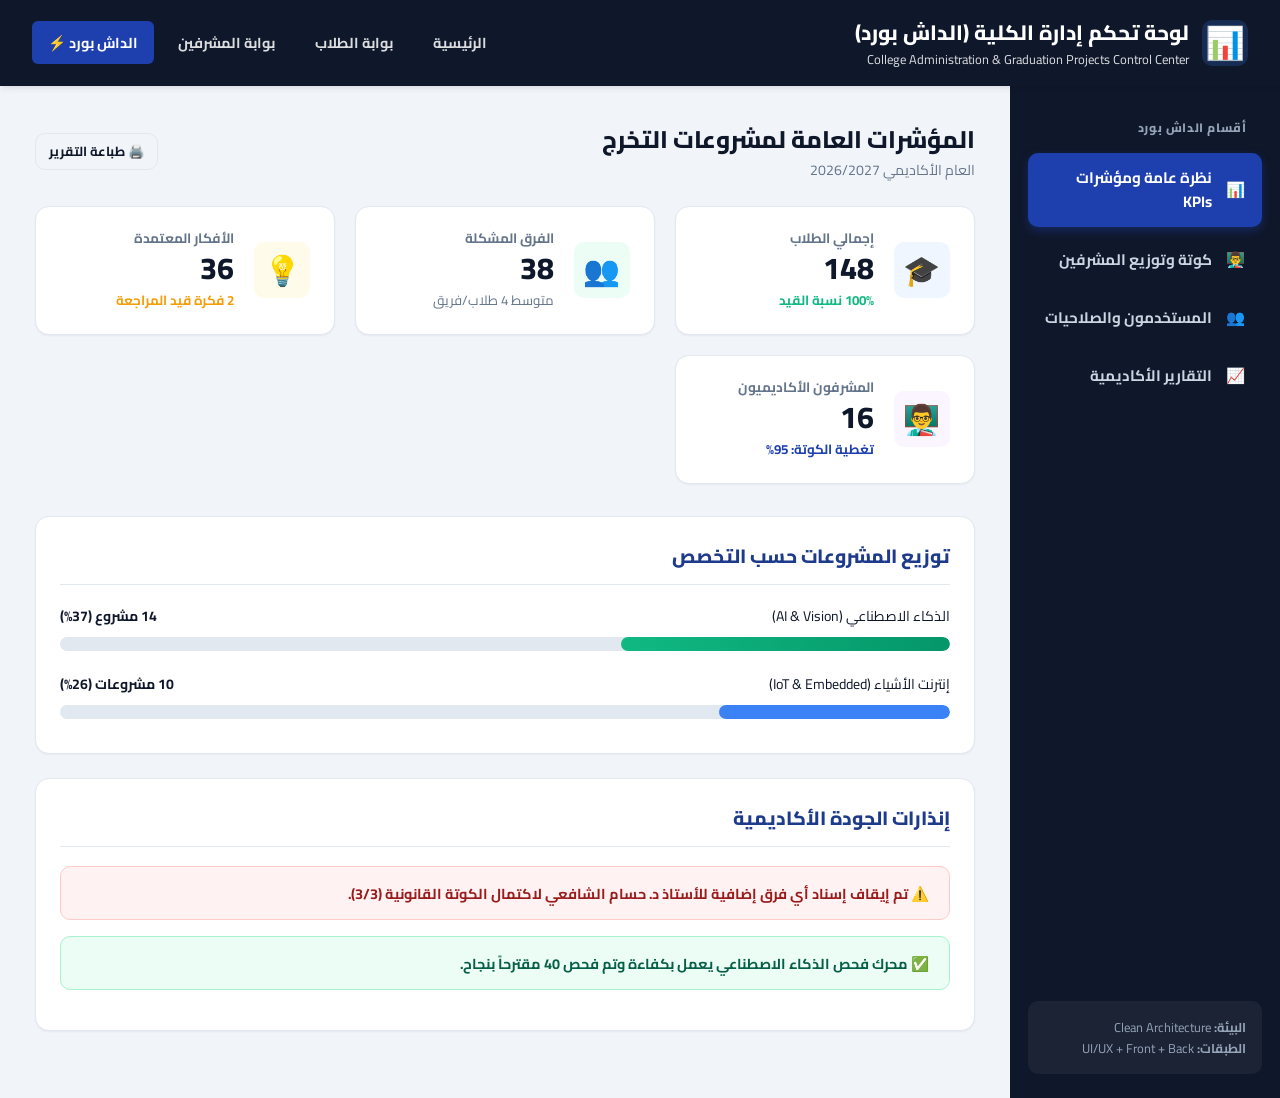
==== Frontend/Pages/admin.html @ f9559892 "." ====
<!DOCTYPE html>
<html lang="ar" dir="rtl">
<head>
    <meta charset="UTF-8">
    <meta name="viewport" content="width=device-width, initial-scale=1.0">
    <title>لوحة تحكم إدارة الكلية | Admin Dashboard (الداش بورد)</title>
    <link href="https://fonts.googleapis.com/css2?family=Cairo:wght@400;600;700;800&display=swap" rel="stylesheet">
    <link rel="stylesheet" href="../../UI_UX/Styles/design-system.css">
    <link rel="stylesheet" href="../../UI_UX/Styles/components.css">
    <link rel="stylesheet" href="../../UI_UX/Styles/dashboard.css">
    <script src="../Scripts/apiService.js"></script>
    <script src="../Scripts/adminController.js"></script>
</head>
<body>

    <nav class="app-navbar" style="background: var(--color-sidebar);">
        <div class="navbar-inner">
            <a href="index.html" class="brand-wrapper">
                <div class="brand-icon" style="background: rgba(59, 130, 246, 0.2); color: #60a5fa;">📊</div>
                <div class="brand-title">
                    <h1>لوحة تحكم إدارة الكلية (الداش بورد)</h1>
                    <p>College Administration & Graduation Projects Control Center</p>
                </div>
            </a>
            <ul class="nav-menu">
                <li><a href="index.html" class="nav-item">الرئيسية</a></li>
                <li><a href="student.html" class="nav-item">بوابة الطلاب</a></li>
                <li><a href="supervisor.html" class="nav-item">بوابة المشرفين</a></li>
                <li><a href="admin.html" class="nav-item active" style="background: var(--color-primary);">الداش بورد ⚡</a></li>
            </ul>
        </div>
    </nav>

    <div class="admin-layout-wrapper">
        <!-- Sidebar Navigation -->
        <aside class="admin-sidebar">
            <div class="sidebar-category">أقسام الداش بورد</div>
            <a href="#overview" class="sidebar-action-btn active" onclick="switchDashboardSection('dash-overview', this)">
                <span>📊</span> نظرة عامة ومؤشرات KPIs
            </a>
            <a href="#supervisors" class="sidebar-action-btn" onclick="switchDashboardSection('dash-supervisors', this)">
                <span>👨‍🏫</span> كوتة وتوزيع المشرفين
            </a>
            <a href="#users" class="sidebar-action-btn" onclick="switchDashboardSection('dash-users', this)">
                <span>👥</span> المستخدمون والصلاحيات
            </a>
            <a href="#reports" class="sidebar-action-btn" onclick="switchDashboardSection('dash-reports', this)">
                <span>📈</span> التقارير الأكاديمية
            </a>

            <div style="margin-top: auto; padding: 1rem; background: rgba(255,255,255,0.05); border-radius: var(--radius-md); font-size: 0.8rem; color: #94a3b8;">
                <strong>البيئة:</strong> Clean Architecture<br>
                <strong>الطبقات:</strong> UI/UX + Front + Back
            </div>
        </aside>

        <!-- Main Workspace -->
        <main class="admin-workspace">

            <!-- VIEW 1: Overview & KPIs -->
            <div id="dash-overview" class="admin-view" style="display: block;">
                <div style="display: flex; justify-content: space-between; align-items: center; margin-bottom: 1.5rem;">
                    <div>
                        <h2 style="font-size: 1.5rem; font-weight: 800; color: var(--color-sidebar);">المؤشرات العامة لمشروعات التخرج</h2>
                        <p style="font-size: 0.88rem; color: var(--text-muted);">العام الأكاديمي 2026/2027</p>
                    </div>
                    <button class="ui-btn ui-btn-outline ui-btn-sm" onclick="window.print()">🖨️ طباعة التقرير</button>
                </div>

                <!-- 4 KPI Cards -->
                <div class="grid-4">
                    <div class="kpi-card">
                        <div class="kpi-icon-box blue">🎓</div>
                        <div class="kpi-data">
                            <h4>إجمالي الطلاب</h4>
                            <div class="kpi-number">148</div>
                            <small style="color: var(--color-success); font-weight: 700;">100% نسبة القيد</small>
                        </div>
                    </div>

                    <div class="kpi-card">
                        <div class="kpi-icon-box green">👥</div>
                        <div class="kpi-data">
                            <h4>الفرق المشكلة</h4>
                            <div class="kpi-number">38</div>
                            <small style="color: var(--text-muted);">متوسط 4 طلاب/فريق</small>
                        </div>
                    </div>

                    <div class="kpi-card">
                        <div class="kpi-icon-box amber">💡</div>
                        <div class="kpi-data">
                            <h4>الأفكار المعتمدة</h4>
                            <div class="kpi-number">36</div>
                            <small style="color: var(--color-accent); font-weight: 700;">2 فكرة قيد المراجعة</small>
                        </div>
                    </div>

                    <div class="kpi-card">
                        <div class="kpi-icon-box purple">👨‍🏫</div>
                        <div class="kpi-data">
                            <h4>المشرفون الأكاديميون</h4>
                            <div class="kpi-number">16</div>
                            <small style="color: var(--color-primary); font-weight: 700;">تغطية الكوتة: 95%</small>
                        </div>
                    </div>
                </div>

                <div class="grid-2">
                    <div class="ui-card">
                        <div class="ui-card-header">
                            <span class="ui-card-title">توزيع المشروعات حسب التخصص</span>
                        </div>
                        <div style="display: flex; flex-direction: column; gap: 0.8rem;">
                            <div>
                                <div style="display: flex; justify-content: space-between; font-size: 0.88rem; margin-bottom: 0.2rem;">
                                    <span>الذكاء الاصطناعي (AI & Vision)</span>
                                    <strong>14 مشروع (37%)</strong>
                                </div>
                                <div class="ui-progress-box"><div class="ui-progress-bar" style="width: 37%;"></div></div>
                            </div>
                            <div>
                                <div style="display: flex; justify-content: space-between; font-size: 0.88rem; margin-bottom: 0.2rem;">
                                    <span>إنترنت الأشياء (IoT & Embedded)</span>
                                    <strong>10 مشروعات (26%)</strong>
                                </div>
                                <div class="ui-progress-box"><div class="ui-progress-bar" style="width: 26%; background: #3b82f6;"></div></div>
                            </div>
                        </div>
                    </div>

                    <div class="ui-card">
                        <div class="ui-card-header">
                            <span class="ui-card-title">إنذارات الجودة الأكاديمية</span>
                        </div>
                        <div class="ui-alert ui-alert-danger">
                            ⚠️ تم إيقاف إسناد أي فرق إضافية للأستاذ د. حسام الشافعي لاكتمال الكوتة القانونية (3/3).
                        </div>
                        <div class="ui-alert ui-alert-success">
                            ✅ محرك فحص الذكاء الاصطناعي يعمل بكفاءة وتم فحص 40 مقترحاً بنجاح.
                        </div>
                    </div>
                </div>
            </div>

            <!-- VIEW 2: Supervisor Allocation & Quotas -->
            <div id="dash-supervisors" class="admin-view" style="display: none;">
                <div class="ui-card" style="margin-bottom: 2rem;">
                    <div class="ui-card-header">
                        <span class="ui-card-title">كوتة وتوزيع المشرفين الأكاديميين (Max 3 Teams Quota)</span>
                    </div>

                    <div class="grid-3" style="margin-bottom: 2rem;">
                        <div class="workload-meter">
                            <div style="display: flex; justify-content: space-between; align-items: center; margin-bottom: 0.5rem;">
                                <strong>د. مصطفى كامل</strong>
                                <span class="ui-badge ui-badge-approved">1 / 3 فرق</span>
                            </div>
                            <div class="ui-progress-box"><div class="ui-progress-bar" style="width: 33.3%;"></div></div>
                            <small style="color: var(--color-success); font-weight: 700;">سعة متاحة: فريقين</small>
                        </div>

                        <div class="workload-meter">
                            <div style="display: flex; justify-content: space-between; align-items: center; margin-bottom: 0.5rem;">
                                <strong>د. رانيا محمود</strong>
                                <span class="ui-badge ui-badge-supervisor">2 / 3 فرق</span>
                            </div>
                            <div class="ui-progress-box"><div class="ui-progress-bar" style="width: 66.6%; background: var(--color-accent);"></div></div>
                            <small style="color: var(--color-accent); font-weight: 700;">سعة متاحة: فريق واحد</small>
                        </div>

                        <div class="workload-meter overload">
                            <div style="display: flex; justify-content: space-between; align-items: center; margin-bottom: 0.5rem;">
                                <strong style="color: var(--color-danger);">أ.د. حسام الشافعي</strong>
                                <span class="ui-badge ui-badge-admin">3 / 3 فرق (مكتمل!)</span>
                            </div>
                            <div class="ui-progress-box"><div class="ui-progress-bar" style="width: 100%; background: var(--color-danger);"></div></div>
                            <small style="color: var(--color-danger); font-weight: 800;">⛔ ممتلئ السعة (محظور الإسناد)</small>
                        </div>
                    </div>

                    <!-- Assign Box -->
                    <div style="background: var(--color-surface-muted); padding: 1.5rem; border-radius: var(--radius-md);">
                        <h3 style="font-size: 1.1rem; color: var(--color-primary-dark); margin-bottom: 1rem;">إسناد مشرف لفريق جديد:</h3>
                        <div class="grid-3">
                            <div class="ui-form-group">
                                <label>الفريق الطلابي:</label>
                                <select id="selectedTeam" class="ui-input">
                                    <option value="team_1">فريق رواد الطاقة (EnergyGrid)</option>
                                    <option value="team_2">فريق الرعاية الصحية (TeleHealth)</option>
                                </select>
                            </div>
                            <div class="ui-form-group">
                                <label>المشرف الأكاديمي:</label>
                                <select id="selectedSupervisor" class="ui-input">
                                    <option value="dr_mostafa">د. مصطفى كامل (سعة متاحة: 1/3)</option>
                                    <option value="dr_rania">د. رانيا محمود (سعة متاحة: 2/3)</option>
                                    <option value="prof_hossam">أ.د. حسام الشافعي (مكتمل: 3/3)</option>
                                </select>
                            </div>
                            <div style="display: flex; align-items: flex-end;">
                                <button class="ui-btn ui-btn-success" style="width: 100%; height: 46px;" onclick="processSupervisorAssignment()">
                                    تأكيد الإسناد والتحقق
                                </button>
                            </div>
                        </div>
                    </div>
                </div>
            </div>

            <!-- VIEW 3: Users -->
            <div id="dash-users" class="admin-view" style="display: none;">
                <div class="ui-card">
                    <div class="ui-card-header">
                        <span class="ui-card-title">إدارة المستخدمين والصلاحيات (Users & RBAC)</span>
                    </div>
                    <table class="ui-table">
                        <thead>
                            <tr><th>المستخدم</th><th>الاسم</th><th>الدور</th><th>القسم</th><th>الحالة</th></tr>
                        </thead>
                        <tbody>
                            <tr><td>ahmed_mansour</td><td>أحمد منصور محمود</td><td><span class="ui-badge ui-badge-student">Student</span></td><td>علوم الحاسب</td><td><span style="color: var(--color-success); font-weight: 700;">نشط</span></td></tr>
                            <tr><td>dr_mostafa</td><td>د. مصطفى كامل</td><td><span class="ui-badge ui-badge-supervisor">Supervisor</span></td><td>علوم الحاسب</td><td><span style="color: var(--color-success); font-weight: 700;">نشط</span></td></tr>
                            <tr><td>dean_admin</td><td>أ.د. حسن شاكر (العميد)</td><td><span class="ui-badge ui-badge-admin">Admin</span></td><td>إدارة الكلية</td><td><span style="color: var(--color-success); font-weight: 700;">نشط</span></td></tr>
                        </tbody>
                    </table>
                </div>
            </div>

            <!-- VIEW 4: Reports -->
            <div id="dash-reports" class="admin-view" style="display: none;">
                <div class="ui-card">
                    <div class="ui-card-header">
                        <span class="ui-card-title">التقارير الأكاديمية الرسمية للكلية</span>
                        <button class="ui-btn ui-btn-sm" onclick="alert('جاري تجهيز تقرير الاعتماد PDF...')">📥 تصدير تقرير شامل</button>
                    </div>
                    <div class="grid-3">
                        <div style="padding: 1.2rem; border: 1px solid var(--border-color); border-radius: var(--radius-md); background: white;">
                            <h4 style="color: var(--color-primary-dark); margin-bottom: 0.5rem;">📄 تقرير تسليمات المراحل</h4>
                            <p style="font-size: 0.82rem; color: var(--text-muted); margin-bottom: 1rem;">حصر التزام الفرق بالمواعيد ونسب الإنجاز.</p>
                            <button class="ui-btn ui-btn-outline ui-btn-sm" style="width: 100%;">استعراض</button>
                        </div>
                        <div style="padding: 1.2rem; border: 1px solid var(--border-color); border-radius: var(--radius-md); background: white;">
                            <h4 style="color: var(--color-primary-dark); margin-bottom: 0.5rem;">🤖 تقرير كشف التشابه والأمانة</h4>
                            <p style="font-size: 0.82rem; color: var(--text-muted); margin-bottom: 1rem;">إحصائيات فحص الأفكار بالذكاء الاصطناعي.</p>
                            <button class="ui-btn ui-btn-outline ui-btn-sm" style="width: 100%;">استعراض</button>
                        </div>
                        <div style="padding: 1.2rem; border: 1px solid var(--border-color); border-radius: var(--radius-md); background: white;">
                            <h4 style="color: var(--color-primary-dark); margin-bottom: 0.5rem;">⚖️ كشف نصاب هيئة التدريس</h4>
                            <p style="font-size: 0.82rem; color: var(--text-muted); margin-bottom: 1rem;">التوزيع العادل للفرق المشرف عليها.</p>
                            <button class="ui-btn ui-btn-outline ui-btn-sm" style="width: 100%;">استعراض</button>
                        </div>
                    </div>
                </div>
            </div>

        </main>
    </div>

</body>
</html>
---- UI_UX/Styles/design-system.css ----
/* ==========================================================================
   UI/UX DESIGN SYSTEM - GRADUATION PLATFORM
   Contains: CSS Variables, Typography, Spacing, and Global Reset
   Modify this file to change the core look & feel, brand colors, and font styles.
   ========================================================================== */

:root {
    /* Brand Colors */
    --color-primary: #1e40af;       /* Navy Blue Primary */
    --color-primary-light: #3b82f6; /* Accent Blue */
    --color-primary-dark: #1e3a8a;  /* Deep Navy */
    --color-secondary: #0f766e;     /* Teal */
    --color-accent: #f59e0b;        /* Amber */
    --color-success: #10b981;       /* Emerald Green */
    --color-danger: #ef4444;        /* Crimson Red */
    --color-warning: #f59e0b;       /* Amber Warning */

    /* Neutral Background & Surface Colors */
    --color-bg: #f8fafc;
    --color-surface: #ffffff;
    --color-surface-muted: #f1f5f9;
    --color-sidebar: #0f172a;       /* Dark Slate */

    /* Typography Colors */
    --text-primary: #0f172a;
    --text-secondary: #334155;
    --text-muted: #64748b;
    --text-inverse: #ffffff;

    /* Border & Divider Colors */
    --border-color: #e2e8f0;
    --border-light: #f1f5f9;
    --border-dark: #cbd5e1;

    /* Elevation & Shadows */
    --shadow-sm: 0 1px 2px 0 rgba(0, 0, 0, 0.05);
    --shadow-md: 0 4px 6px -1px rgba(0, 0, 0, 0.07), 0 2px 4px -2px rgba(0, 0, 0, 0.05);
    --shadow-lg: 0 10px 15px -3px rgba(0, 0, 0, 0.08), 0 4px 6px -4px rgba(0, 0, 0, 0.04);
    --shadow-xl: 0 20px 25px -5px rgba(0, 0, 0, 0.1), 0 8px 10px -6px rgba(0, 0, 0, 0.04);

    /* Border Radius */
    --radius-sm: 6px;
    --radius-md: 10px;
    --radius-lg: 14px;
    --radius-full: 9999px;

    /* Transitions */
    --transition-fast: 0.15s ease;
    --transition-normal: 0.25s ease;
}

/* Global Reset & Base Typography */
* {
    box-sizing: border-box;
    margin: 0;
    padding: 0;
    font-family: 'Cairo', -apple-system, BlinkMacSystemFont, 'Segoe UI', Roboto, sans-serif;
}

body {
    background-color: var(--color-bg);
    color: var(--text-primary);
    min-height: 100vh;
    display: flex;
    flex-direction: column;
    direction: rtl;
    line-height: 1.6;
}

/* Layout Containers */
.app-container {
    max-width: 1400px;
    margin: 2rem auto;
    padding: 0 1.5rem;
    flex: 1;
    width: 100%;
}

.grid-2 {
    display: grid;
    grid-template-columns: repeat(auto-fit, minmax(460px, 1fr));
    gap: 1.5rem;
    margin-bottom: 2rem;
}

.grid-3 {
    display: grid;
    grid-template-columns: repeat(auto-fit, minmax(320px, 1fr));
    gap: 1.5rem;
    margin-bottom: 2rem;
}

.grid-4 {
    display: grid;
    grid-template-columns: repeat(auto-fit, minmax(240px, 1fr));
    gap: 1.25rem;
    margin-bottom: 2rem;
}
---- UI_UX/Styles/components.css ----
/* ==========================================================================
   UI/UX COMPONENT STYLES - GRADUATION PLATFORM
   Contains: Navigation, Buttons, Cards, Badges, Inputs, Kanban, Progress Bars
   Modify this file to customize individual UI components independently.
   ========================================================================== */

/* Navbar */
.app-navbar {
    background: linear-gradient(135deg, var(--color-primary-dark) 0%, var(--color-primary) 100%);
    color: var(--text-inverse);
    padding: 1rem 2rem;
    box-shadow: var(--shadow-md);
    position: sticky;
    top: 0;
    z-index: 50;
}

.navbar-inner {
    max-width: 1400px;
    margin: 0 auto;
    display: flex;
    justify-content: space-between;
    align-items: center;
    flex-wrap: wrap;
    gap: 1rem;
}

.brand-wrapper {
    display: flex;
    align-items: center;
    gap: 0.8rem;
    text-decoration: none;
    color: var(--text-inverse);
}

.brand-icon {
    font-size: 2rem;
    background: rgba(255, 255, 255, 0.15);
    width: 46px;
    height: 46px;
    display: flex;
    align-items: center;
    justify-content: center;
    border-radius: var(--radius-md);
}

.brand-title h1 {
    font-size: 1.3rem;
    font-weight: 800;
}

.brand-title p {
    font-size: 0.8rem;
    opacity: 0.85;
}

.nav-menu {
    display: flex;
    align-items: center;
    gap: 0.5rem;
    list-style: none;
}

.nav-item {
    color: rgba(255, 255, 255, 0.85);
    text-decoration: none;
    font-weight: 700;
    font-size: 0.9rem;
    padding: 0.5rem 1rem;
    border-radius: var(--radius-sm);
    transition: all var(--transition-fast);
}

.nav-item:hover, .nav-item.active {
    color: var(--text-inverse);
    background: rgba(255, 255, 255, 0.2);
}

/* Cards */
.ui-card {
    background: var(--color-surface);
    border-radius: var(--radius-lg);
    padding: 1.5rem;
    border: 1px solid var(--border-color);
    box-shadow: var(--shadow-sm);
    transition: transform var(--transition-fast), box-shadow var(--transition-fast);
}

.ui-card:hover {
    box-shadow: var(--shadow-md);
}

.ui-card-header {
    display: flex;
    justify-content: space-between;
    align-items: center;
    margin-bottom: 1.2rem;
    padding-bottom: 0.8rem;
    border-bottom: 1px solid var(--border-color);
}

.ui-card-title {
    font-size: 1.2rem;
    font-weight: 800;
    color: var(--color-primary-dark);
}

/* Badges */
.ui-badge {
    display: inline-block;
    padding: 0.3rem 0.75rem;
    border-radius: var(--radius-sm);
    font-size: 0.78rem;
    font-weight: 800;
    letter-spacing: 0.3px;
}

.ui-badge-student { background: #eff6ff; color: #1e40af; border: 1px solid #bfdbfe; }
.ui-badge-supervisor { background: #fffbeb; color: #b45309; border: 1px solid #fde68a; }
.ui-badge-admin { background: #fef2f2; color: #b91c1c; border: 1px solid #fecaca; }
.ui-badge-approved { background: #ecfdf5; color: #047857; border: 1px solid #a7f3d0; }
.ui-badge-pending { background: #fffbeb; color: #b45309; border: 1px solid #fde68a; }

/* Buttons */
.ui-btn {
    display: inline-flex;
    align-items: center;
    justify-content: center;
    gap: 0.5rem;
    background: var(--color-primary);
    color: var(--text-inverse);
    border: none;
    padding: 0.65rem 1.4rem;
    border-radius: var(--radius-md);
    font-weight: 700;
    font-size: 0.95rem;
    cursor: pointer;
    transition: all var(--transition-fast);
    text-decoration: none;
}

.ui-btn:hover { background: var(--color-primary-dark); transform: translateY(-1px); }
.ui-btn-success { background: var(--color-success); }
.ui-btn-success:hover { background: #059669; }
.ui-btn-danger { background: var(--color-danger); }
.ui-btn-danger:hover { background: #dc2626; }
.ui-btn-outline { background: transparent; border: 1px solid var(--border-color); color: var(--text-primary); }
.ui-btn-outline:hover { background: var(--color-surface-muted); }
.ui-btn-sm { padding: 0.35rem 0.8rem; font-size: 0.82rem; }

/* Form Controls */
.ui-form-group {
    margin-bottom: 1.2rem;
}

.ui-form-group label {
    display: block;
    margin-bottom: 0.45rem;
    font-weight: 700;
    font-size: 0.9rem;
    color: var(--text-secondary);
}

.ui-input {
    width: 100%;
    padding: 0.7rem 0.95rem;
    border: 1px solid var(--border-color);
    border-radius: var(--radius-md);
    font-size: 0.95rem;
    outline: none;
    transition: border-color var(--transition-fast), box-shadow var(--transition-fast);
}

.ui-input:focus {
    border-color: var(--color-primary);
    box-shadow: 0 0 0 3px rgba(30, 64, 175, 0.12);
}

/* Kanban Board Component */
.kanban-grid {
    display: grid;
    grid-template-columns: repeat(auto-fit, minmax(300px, 1fr));
    gap: 1.25rem;
}

.kanban-col {
    background: var(--color-surface-muted);
    border-radius: var(--radius-lg);
    padding: 1.2rem;
    min-height: 440px;
    display: flex;
    flex-direction: column;
}

.kanban-col-header {
    display: flex;
    justify-content: space-between;
    align-items: center;
    margin-bottom: 1rem;
    padding-bottom: 0.6rem;
    border-bottom: 2px solid var(--border-dark);
}

.kanban-col-header h3 {
    font-size: 1.05rem;
    font-weight: 800;
}

.kanban-item-card {
    background: var(--color-surface);
    padding: 1.1rem;
    border-radius: var(--radius-md);
    box-shadow: var(--shadow-sm);
    border-right: 4px solid var(--color-primary);
    margin-bottom: 0.85rem;
    transition: all var(--transition-fast);
}

.kanban-item-card:hover {
    transform: translateY(-2px);
    box-shadow: var(--shadow-md);
}

.kanban-item-card.in-progress { border-right-color: var(--color-accent); }
.kanban-item-card.completed { border-right-color: var(--color-success); }

/* Progress Gauge */
.ui-progress-box {
    background: var(--border-color);
    border-radius: var(--radius-full);
    height: 14px;
    overflow: hidden;
    margin: 0.6rem 0;
}

.ui-progress-bar {
    background: linear-gradient(90deg, #10b981, #059669);
    height: 100%;
    border-radius: var(--radius-full);
    transition: width 0.4s ease;
}

/* Alert Boxes */
.ui-alert {
    padding: 0.9rem 1.25rem;
    border-radius: var(--radius-md);
    margin-bottom: 1rem;
    font-size: 0.9rem;
    font-weight: 700;
    display: flex;
    align-items: center;
    gap: 0.7rem;
}

.ui-alert-danger { background: #fef2f2; color: #991b1b; border: 1px solid #fecaca; }
.ui-alert-warning { background: #fffbeb; color: #92400e; border: 1px solid #fde68a; }
.ui-alert-success { background: #ecfdf5; color: #065f46; border: 1px solid #a7f3d0; }

/* Table Styles */
.ui-table {
    width: 100%;
    border-collapse: collapse;
    text-align: right;
    font-size: 0.92rem;
}

.ui-table th {
    background: var(--color-surface-muted);
    color: var(--text-secondary);
    font-weight: 800;
    padding: 0.85rem 1rem;
    border-bottom: 2px solid var(--border-color);
}

.ui-table td {
    padding: 0.9rem 1rem;
    border-bottom: 1px solid var(--border-color);
}

.ui-table tr:hover td {
    background: #f8fafc;
}
---- UI_UX/Styles/dashboard.css ----
/* ==========================================================================
   UI/UX DASHBOARD SPECIFIC STYLES - GRADUATION PLATFORM
   Contains: Admin Dashboard Sidebar, KPI Stat Cards, Workload Gauges
   Modify this file to customize the Admin Dashboard layout independently.
   ========================================================================== */

.admin-layout-wrapper {
    display: flex;
    min-height: calc(100vh - 75px);
}

/* Dashboard Sidebar */
.admin-sidebar {
    width: 270px;
    background: var(--color-sidebar);
    color: var(--text-inverse);
    padding: 1.5rem 1.1rem;
    display: flex;
    flex-direction: column;
    gap: 0.5rem;
    box-shadow: var(--shadow-lg);
}

.sidebar-category {
    font-size: 0.76rem;
    text-transform: uppercase;
    color: #94a3b8;
    padding: 0.5rem 1rem;
    font-weight: 800;
    letter-spacing: 0.6px;
}

.sidebar-action-btn {
    display: flex;
    align-items: center;
    gap: 0.85rem;
    color: #cbd5e1;
    text-decoration: none;
    padding: 0.8rem 1.1rem;
    border-radius: var(--radius-md);
    font-weight: 700;
    font-size: 0.95rem;
    transition: all var(--transition-fast);
}

.sidebar-action-btn:hover, .sidebar-action-btn.active {
    color: var(--text-inverse);
    background: rgba(255, 255, 255, 0.1);
}

.sidebar-action-btn.active {
    background: var(--color-primary);
    box-shadow: 0 4px 10px rgba(30, 64, 175, 0.4);
}

/* Dashboard Workspace */
.admin-workspace {
    flex: 1;
    padding: 2.2rem;
    background: #f1f5f9;
    overflow-y: auto;
}

/* KPI Stat Cards */
.kpi-card {
    background: var(--color-surface);
    border-radius: var(--radius-lg);
    padding: 1.35rem 1.5rem;
    border: 1px solid var(--border-color);
    box-shadow: var(--shadow-sm);
    display: flex;
    align-items: center;
    gap: 1.25rem;
    transition: transform var(--transition-fast), box-shadow var(--transition-fast);
}

.kpi-card:hover {
    transform: translateY(-2px);
    box-shadow: var(--shadow-md);
}

.kpi-icon-box {
    width: 56px;
    height: 56px;
    border-radius: var(--radius-md);
    display: flex;
    align-items: center;
    justify-content: center;
    font-size: 1.85rem;
}

.kpi-icon-box.blue { background: #eff6ff; color: #2563eb; }
.kpi-icon-box.green { background: #ecfdf5; color: #10b981; }
.kpi-icon-box.amber { background: #fffbeb; color: #d97706; }
.kpi-icon-box.purple { background: #faf5ff; color: #9333ea; }

.kpi-data h4 {
    font-size: 0.85rem;
    color: var(--text-muted);
    font-weight: 700;
}

.kpi-data .kpi-number {
    font-size: 1.9rem;
    font-weight: 800;
    color: var(--text-primary);
    line-height: 1.2;
}

/* Workload Meter Card */
.workload-meter {
    border: 1px solid var(--border-color);
    border-radius: var(--radius-md);
    padding: 1.2rem;
    background: var(--color-surface);
    transition: all var(--transition-fast);
}

.workload-meter.overload {
    border: 2px solid var(--color-danger);
    background: #fef2f2;
}
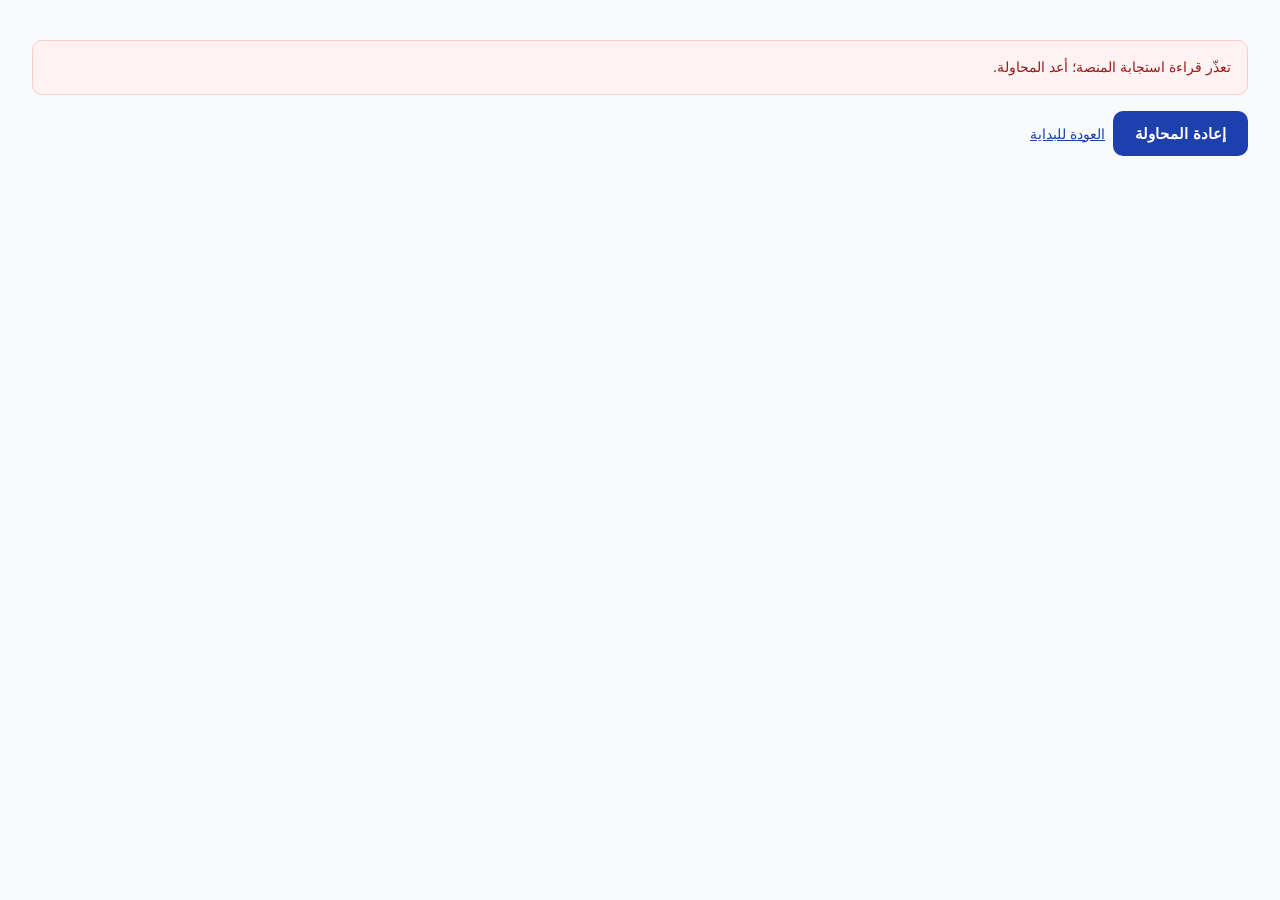
==== commit b1eb908b: "jlhl" ====
--- a/Frontend/Pages/admin.html
+++ b/Frontend/Pages/admin.html
@@ -1,261 +1,2 @@
-<!DOCTYPE html>
-<html lang="ar" dir="rtl">
-<head>
-    <meta charset="UTF-8">
-    <meta name="viewport" content="width=device-width, initial-scale=1.0">
-    <title>لوحة تحكم إدارة الكلية | Admin Dashboard (الداش بورد)</title>
-    <link href="https://fonts.googleapis.com/css2?family=Cairo:wght@400;600;700;800&display=swap" rel="stylesheet">
-    <link rel="stylesheet" href="../../UI_UX/Styles/design-system.css">
-    <link rel="stylesheet" href="../../UI_UX/Styles/components.css">
-    <link rel="stylesheet" href="../../UI_UX/Styles/dashboard.css">
-    <script src="../Scripts/apiService.js"></script>
-    <script src="../Scripts/adminController.js"></script>
-</head>
-<body>
-
-    <nav class="app-navbar" style="background: var(--color-sidebar);">
-        <div class="navbar-inner">
-            <a href="index.html" class="brand-wrapper">
-                <div class="brand-icon" style="background: rgba(59, 130, 246, 0.2); color: #60a5fa;">📊</div>
-                <div class="brand-title">
-                    <h1>لوحة تحكم إدارة الكلية (الداش بورد)</h1>
-                    <p>College Administration & Graduation Projects Control Center</p>
-                </div>
-            </a>
-            <ul class="nav-menu">
-                <li><a href="index.html" class="nav-item">الرئيسية</a></li>
-                <li><a href="student.html" class="nav-item">بوابة الطلاب</a></li>
-                <li><a href="supervisor.html" class="nav-item">بوابة المشرفين</a></li>
-                <li><a href="admin.html" class="nav-item active" style="background: var(--color-primary);">الداش بورد ⚡</a></li>
-            </ul>
-        </div>
-    </nav>
-
-    <div class="admin-layout-wrapper">
-        <!-- Sidebar Navigation -->
-        <aside class="admin-sidebar">
-            <div class="sidebar-category">أقسام الداش بورد</div>
-            <a href="#overview" class="sidebar-action-btn active" onclick="switchDashboardSection('dash-overview', this)">
-                <span>📊</span> نظرة عامة ومؤشرات KPIs
-            </a>
-            <a href="#supervisors" class="sidebar-action-btn" onclick="switchDashboardSection('dash-supervisors', this)">
-                <span>👨‍🏫</span> كوتة وتوزيع المشرفين
-            </a>
-            <a href="#users" class="sidebar-action-btn" onclick="switchDashboardSection('dash-users', this)">
-                <span>👥</span> المستخدمون والصلاحيات
-            </a>
-            <a href="#reports" class="sidebar-action-btn" onclick="switchDashboardSection('dash-reports', this)">
-                <span>📈</span> التقارير الأكاديمية
-            </a>
-
-            <div style="margin-top: auto; padding: 1rem; background: rgba(255,255,255,0.05); border-radius: var(--radius-md); font-size: 0.8rem; color: #94a3b8;">
-                <strong>البيئة:</strong> Clean Architecture<br>
-                <strong>الطبقات:</strong> UI/UX + Front + Back
-            </div>
-        </aside>
-
-        <!-- Main Workspace -->
-        <main class="admin-workspace">
-
-            <!-- VIEW 1: Overview & KPIs -->
-            <div id="dash-overview" class="admin-view" style="display: block;">
-                <div style="display: flex; justify-content: space-between; align-items: center; margin-bottom: 1.5rem;">
-                    <div>
-                        <h2 style="font-size: 1.5rem; font-weight: 800; color: var(--color-sidebar);">المؤشرات العامة لمشروعات التخرج</h2>
-                        <p style="font-size: 0.88rem; color: var(--text-muted);">العام الأكاديمي 2026/2027</p>
-                    </div>
-                    <button class="ui-btn ui-btn-outline ui-btn-sm" onclick="window.print()">🖨️ طباعة التقرير</button>
-                </div>
-
-                <!-- 4 KPI Cards -->
-                <div class="grid-4">
-                    <div class="kpi-card">
-                        <div class="kpi-icon-box blue">🎓</div>
-                        <div class="kpi-data">
-                            <h4>إجمالي الطلاب</h4>
-                            <div class="kpi-number">148</div>
-                            <small style="color: var(--color-success); font-weight: 700;">100% نسبة القيد</small>
-                        </div>
-                    </div>
-
-                    <div class="kpi-card">
-                        <div class="kpi-icon-box green">👥</div>
-                        <div class="kpi-data">
-                            <h4>الفرق المشكلة</h4>
-                            <div class="kpi-number">38</div>
-                            <small style="color: var(--text-muted);">متوسط 4 طلاب/فريق</small>
-                        </div>
-                    </div>
-
-                    <div class="kpi-card">
-                        <div class="kpi-icon-box amber">💡</div>
-                        <div class="kpi-data">
-                            <h4>الأفكار المعتمدة</h4>
-                            <div class="kpi-number">36</div>
-                            <small style="color: var(--color-accent); font-weight: 700;">2 فكرة قيد المراجعة</small>
-                        </div>
-                    </div>
-
-                    <div class="kpi-card">
-                        <div class="kpi-icon-box purple">👨‍🏫</div>
-                        <div class="kpi-data">
-                            <h4>المشرفون الأكاديميون</h4>
-                            <div class="kpi-number">16</div>
-                            <small style="color: var(--color-primary); font-weight: 700;">تغطية الكوتة: 95%</small>
-                        </div>
-                    </div>
-                </div>
-
-                <div class="grid-2">
-                    <div class="ui-card">
-                        <div class="ui-card-header">
-                            <span class="ui-card-title">توزيع المشروعات حسب التخصص</span>
-                        </div>
-                        <div style="display: flex; flex-direction: column; gap: 0.8rem;">
-                            <div>
-                                <div style="display: flex; justify-content: space-between; font-size: 0.88rem; margin-bottom: 0.2rem;">
-                                    <span>الذكاء الاصطناعي (AI & Vision)</span>
-                                    <strong>14 مشروع (37%)</strong>
-                                </div>
-                                <div class="ui-progress-box"><div class="ui-progress-bar" style="width: 37%;"></div></div>
-                            </div>
-                            <div>
-                                <div style="display: flex; justify-content: space-between; font-size: 0.88rem; margin-bottom: 0.2rem;">
-                                    <span>إنترنت الأشياء (IoT & Embedded)</span>
-                                    <strong>10 مشروعات (26%)</strong>
-                                </div>
-                                <div class="ui-progress-box"><div class="ui-progress-bar" style="width: 26%; background: #3b82f6;"></div></div>
-                            </div>
-                        </div>
-                    </div>
-
-                    <div class="ui-card">
-                        <div class="ui-card-header">
-                            <span class="ui-card-title">إنذارات الجودة الأكاديمية</span>
-                        </div>
-                        <div class="ui-alert ui-alert-danger">
-                            ⚠️ تم إيقاف إسناد أي فرق إضافية للأستاذ د. حسام الشافعي لاكتمال الكوتة القانونية (3/3).
-                        </div>
-                        <div class="ui-alert ui-alert-success">
-                            ✅ محرك فحص الذكاء الاصطناعي يعمل بكفاءة وتم فحص 40 مقترحاً بنجاح.
-                        </div>
-                    </div>
-                </div>
-            </div>
-
-            <!-- VIEW 2: Supervisor Allocation & Quotas -->
-            <div id="dash-supervisors" class="admin-view" style="display: none;">
-                <div class="ui-card" style="margin-bottom: 2rem;">
-                    <div class="ui-card-header">
-                        <span class="ui-card-title">كوتة وتوزيع المشرفين الأكاديميين (Max 3 Teams Quota)</span>
-                    </div>
-
-                    <div class="grid-3" style="margin-bottom: 2rem;">
-                        <div class="workload-meter">
-                            <div style="display: flex; justify-content: space-between; align-items: center; margin-bottom: 0.5rem;">
-                                <strong>د. مصطفى كامل</strong>
-                                <span class="ui-badge ui-badge-approved">1 / 3 فرق</span>
-                            </div>
-                            <div class="ui-progress-box"><div class="ui-progress-bar" style="width: 33.3%;"></div></div>
-                            <small style="color: var(--color-success); font-weight: 700;">سعة متاحة: فريقين</small>
-                        </div>
-
-                        <div class="workload-meter">
-                            <div style="display: flex; justify-content: space-between; align-items: center; margin-bottom: 0.5rem;">
-                                <strong>د. رانيا محمود</strong>
-                                <span class="ui-badge ui-badge-supervisor">2 / 3 فرق</span>
-                            </div>
-                            <div class="ui-progress-box"><div class="ui-progress-bar" style="width: 66.6%; background: var(--color-accent);"></div></div>
-                            <small style="color: var(--color-accent); font-weight: 700;">سعة متاحة: فريق واحد</small>
-                        </div>
-
-                        <div class="workload-meter overload">
-                            <div style="display: flex; justify-content: space-between; align-items: center; margin-bottom: 0.5rem;">
-                                <strong style="color: var(--color-danger);">أ.د. حسام الشافعي</strong>
-                                <span class="ui-badge ui-badge-admin">3 / 3 فرق (مكتمل!)</span>
-                            </div>
-                            <div class="ui-progress-box"><div class="ui-progress-bar" style="width: 100%; background: var(--color-danger);"></div></div>
-                            <small style="color: var(--color-danger); font-weight: 800;">⛔ ممتلئ السعة (محظور الإسناد)</small>
-                        </div>
-                    </div>
-
-                    <!-- Assign Box -->
-                    <div style="background: var(--color-surface-muted); padding: 1.5rem; border-radius: var(--radius-md);">
-                        <h3 style="font-size: 1.1rem; color: var(--color-primary-dark); margin-bottom: 1rem;">إسناد مشرف لفريق جديد:</h3>
-                        <div class="grid-3">
-                            <div class="ui-form-group">
-                                <label>الفريق الطلابي:</label>
-                                <select id="selectedTeam" class="ui-input">
-                                    <option value="team_1">فريق رواد الطاقة (EnergyGrid)</option>
-                                    <option value="team_2">فريق الرعاية الصحية (TeleHealth)</option>
-                                </select>
-                            </div>
-                            <div class="ui-form-group">
-                                <label>المشرف الأكاديمي:</label>
-                                <select id="selectedSupervisor" class="ui-input">
-                                    <option value="dr_mostafa">د. مصطفى كامل (سعة متاحة: 1/3)</option>
-                                    <option value="dr_rania">د. رانيا محمود (سعة متاحة: 2/3)</option>
-                                    <option value="prof_hossam">أ.د. حسام الشافعي (مكتمل: 3/3)</option>
-                                </select>
-                            </div>
-                            <div style="display: flex; align-items: flex-end;">
-                                <button class="ui-btn ui-btn-success" style="width: 100%; height: 46px;" onclick="processSupervisorAssignment()">
-                                    تأكيد الإسناد والتحقق
-                                </button>
-                            </div>
-                        </div>
-                    </div>
-                </div>
-            </div>
-
-            <!-- VIEW 3: Users -->
-            <div id="dash-users" class="admin-view" style="display: none;">
-                <div class="ui-card">
-                    <div class="ui-card-header">
-                        <span class="ui-card-title">إدارة المستخدمين والصلاحيات (Users & RBAC)</span>
-                    </div>
-                    <table class="ui-table">
-                        <thead>
-                            <tr><th>المستخدم</th><th>الاسم</th><th>الدور</th><th>القسم</th><th>الحالة</th></tr>
-                        </thead>
-                        <tbody>
-                            <tr><td>ahmed_mansour</td><td>أحمد منصور محمود</td><td><span class="ui-badge ui-badge-student">Student</span></td><td>علوم الحاسب</td><td><span style="color: var(--color-success); font-weight: 700;">نشط</span></td></tr>
-                            <tr><td>dr_mostafa</td><td>د. مصطفى كامل</td><td><span class="ui-badge ui-badge-supervisor">Supervisor</span></td><td>علوم الحاسب</td><td><span style="color: var(--color-success); font-weight: 700;">نشط</span></td></tr>
-                            <tr><td>dean_admin</td><td>أ.د. حسن شاكر (العميد)</td><td><span class="ui-badge ui-badge-admin">Admin</span></td><td>إدارة الكلية</td><td><span style="color: var(--color-success); font-weight: 700;">نشط</span></td></tr>
-                        </tbody>
-                    </table>
-                </div>
-            </div>
-
-            <!-- VIEW 4: Reports -->
-            <div id="dash-reports" class="admin-view" style="display: none;">
-                <div class="ui-card">
-                    <div class="ui-card-header">
-                        <span class="ui-card-title">التقارير الأكاديمية الرسمية للكلية</span>
-                        <button class="ui-btn ui-btn-sm" onclick="alert('جاري تجهيز تقرير الاعتماد PDF...')">📥 تصدير تقرير شامل</button>
-                    </div>
-                    <div class="grid-3">
-                        <div style="padding: 1.2rem; border: 1px solid var(--border-color); border-radius: var(--radius-md); background: white;">
-                            <h4 style="color: var(--color-primary-dark); margin-bottom: 0.5rem;">📄 تقرير تسليمات المراحل</h4>
-                            <p style="font-size: 0.82rem; color: var(--text-muted); margin-bottom: 1rem;">حصر التزام الفرق بالمواعيد ونسب الإنجاز.</p>
-                            <button class="ui-btn ui-btn-outline ui-btn-sm" style="width: 100%;">استعراض</button>
-                        </div>
-                        <div style="padding: 1.2rem; border: 1px solid var(--border-color); border-radius: var(--radius-md); background: white;">
-                            <h4 style="color: var(--color-primary-dark); margin-bottom: 0.5rem;">🤖 تقرير كشف التشابه والأمانة</h4>
-                            <p style="font-size: 0.82rem; color: var(--text-muted); margin-bottom: 1rem;">إحصائيات فحص الأفكار بالذكاء الاصطناعي.</p>
-                            <button class="ui-btn ui-btn-outline ui-btn-sm" style="width: 100%;">استعراض</button>
-                        </div>
-                        <div style="padding: 1.2rem; border: 1px solid var(--border-color); border-radius: var(--radius-md); background: white;">
-                            <h4 style="color: var(--color-primary-dark); margin-bottom: 0.5rem;">⚖️ كشف نصاب هيئة التدريس</h4>
-                            <p style="font-size: 0.82rem; color: var(--text-muted); margin-bottom: 1rem;">التوزيع العادل للفرق المشرف عليها.</p>
-                            <button class="ui-btn ui-btn-outline ui-btn-sm" style="width: 100%;">استعراض</button>
-                        </div>
-                    </div>
-                </div>
-            </div>
-
-        </main>
-    </div>
-
-</body>
-</html>
+<!doctype html>
+<html lang="ar" dir="rtl"><head><meta charset="utf-8"><meta name="viewport" content="width=device-width, initial-scale=1"><title>لوحة إدارة الكلية | منصة مشروعات التخرج</title><link rel="stylesheet" href="/UI_UX/Styles/design-system.css"><link rel="stylesheet" href="/UI_UX/Styles/components.css"><link rel="stylesheet" href="/UI_UX/Styles/application.css"><script src="/Frontend/Scripts/apiService.js" defer></script><script src="/Frontend/Scripts/appController.js" defer></script><script src="/Frontend/Scripts/adminController.js" defer></script><link rel="icon" href="/UI_UX/Assets/favicon.svg" type="image/svg+xml"></head><body data-role="Admin"><div id="appRoot"><div class="loading-state">جاري تحميل حسابك…</div></div><div id="toast" role="status" aria-live="polite" hidden></div><dialog id="actionDialog" aria-labelledby="dialogTitle"></dialog></body></html>
--- a/UI_UX/Styles/application.css
+++ b/UI_UX/Styles/application.css
@@ -0,0 +1,148 @@
+[hidden] { display: none !important; }
+a { color: var(--color-primary); }
+button, input, select, textarea { font: inherit; }
+button { cursor: pointer; }
+button:disabled { cursor: not-allowed; opacity: .55; }
+:focus-visible { outline: 3px solid var(--color-primary-light); outline-offset: 3px; }
+.ui-btn { display: inline-flex; align-items: center; justify-content: center; gap: .45rem; text-decoration: none; }
+.ui-btn-outline { color: var(--color-primary); }
+.ui-btn.ui-btn-outline:hover { color: var(--color-primary-dark); }
+.brand { display: flex; align-items: center; gap: .8rem; color: var(--text-primary); text-decoration: none; font-size: 1.1rem; font-weight: 800; }
+.brand small { display: block; color: var(--text-muted); font-size: .73rem; font-weight: 500; }
+.brand-mark { background: #e9efff; width: 47px; height: 47px; display: grid; place-items: center; border-radius: 14px; font-size: 1.6rem; flex-shrink: 0; }
+.site-header { width: 100%; max-width: 1300px; margin: auto; padding: 1.5rem 2rem; display: flex; justify-content: space-between; align-items: center; gap: 1rem; }
+.landing-page { background: radial-gradient(ellipse at 95% 12%, #e7edff 0, transparent 45%), #f8fafc; }
+.landing-layout { max-width: 1220px; width: 100%; margin: 2rem auto 3rem; padding: 0 2rem; display: grid; grid-template-columns: 1.08fr .92fr; gap: 5rem; align-items: start; flex: 1; }
+.hero-copy { padding-top: 2rem; }
+.eyebrow { color: var(--color-primary); font-size: .88rem; font-weight: 800; display: inline-block; margin-bottom: .8rem; }
+.hero-copy h1 { font-size: clamp(2.2rem, 4.5vw, 3.8rem); line-height: 1.3; letter-spacing: -1px; margin-bottom: 1.25rem; }
+.hero-copy h1 span { color: var(--color-primary); }
+.hero-copy > p { font-size: 1.05rem; max-width: 540px; line-height: 1.9; color: var(--text-secondary); margin-bottom: 2rem; }
+.journey-card { background: #ffffffbd; border: 1px solid #dce4f2; border-radius: 20px; padding: 1.4rem; max-width: 470px; }
+.journey-step { display: flex; gap: 1rem; align-items: center; padding: .5rem 0; }
+.journey-step > span { background: #e9efff; color: var(--color-primary); width: 36px; height: 36px; display: grid; place-items: center; border-radius: 50%; font-weight: 800; flex-shrink: 0; }
+.journey-step small { display: block; color: var(--text-muted); font-size: .8rem; }
+.audience-tags { display: flex; flex-wrap: wrap; gap: 1rem; margin-top: 1.5rem; color: var(--text-secondary); font-size: .85rem; }
+.auth-card { padding: 2rem; border-radius: 22px; box-shadow: 0 16px 55px #172d6610; }
+.auth-card h2 { font-size: 1.5rem; margin: .8rem 0 .3rem; }
+.auth-card .muted { margin-bottom: 1.25rem; }
+.auth-card form { display: flex; flex-direction: column; gap: .85rem; }
+.auth-tabs { display: flex; padding: .3rem; background: #f1f5f9; border-radius: 12px; gap: .25rem; }
+.auth-tabs button { flex: 1; border: 0; border-radius: 9px; padding: .7rem .4rem; background: transparent; color: var(--text-secondary); font-weight: 700; font-size: .88rem; }
+.auth-tabs .active { background: white; color: var(--color-primary); box-shadow: 0 2px 8px #182c5810; }
+label { font-size: .9rem; font-weight: 600; display: flex; flex-direction: column; gap: .4rem; min-width: 0; }
+.ui-input { width: 100%; border-radius: 9px; min-width: 0; background: white; }
+textarea.ui-input { resize: vertical; }
+.form-row { display: grid; grid-template-columns: repeat(2, minmax(0, 1fr)); gap: 1rem; }
+.text-button { background: none; border: 0; color: var(--color-primary); padding: .5rem; text-decoration: underline; font-size: .88rem; }
+.muted { color: var(--text-muted); font-size: .9rem; }
+.site-footer { text-align: center; color: var(--text-muted); padding: 1.4rem; font-size: .78rem; border-top: 1px solid var(--border-color); }
+.message-box { padding: .85rem 1rem; margin: .5rem 0 1rem; border-radius: 10px; font-size: .9rem; line-height: 1.8; overflow-wrap: anywhere; }
+.message-box.success { background: #ecfdf5; color: #065f46; border: 1px solid #a7f3d0; }
+.message-box.error { background: #fef2f2; color: #991b1b; border: 1px solid #fecaca; }
+.message-box.warning { background: #fffbeb; color: #92400e; border: 1px solid #fde68a; }
+.loading-state { min-height: 50vh; display: grid; place-items: center; color: var(--text-muted); padding: 2rem; }
+.app-header { min-height: 78px; background: white; border-bottom: 1px solid var(--border-color); padding: .9rem 1.7rem; display: flex; justify-content: space-between; align-items: center; gap: 1rem; position: sticky; top: 0; z-index: 25; }
+.header-start, .header-actions, .user-identity { display: flex; align-items: center; gap: .8rem; min-width: 0; }
+.user-avatar { width: 38px; height: 38px; background: #e9efff; color: var(--color-primary); display: grid; place-items: center; border-radius: 50%; font-weight: 800; flex-shrink: 0; }
+.user-name { font-size: .82rem; max-width: 190px; overflow: hidden; text-overflow: ellipsis; white-space: nowrap; }
+.user-name small { display: block; font-size: .7rem; color: var(--text-muted); }
+.icon-button { display: grid; place-items: center; width: 38px; height: 38px; background: white; border: 1px solid var(--border-color); border-radius: 10px; color: var(--text-primary); flex-shrink: 0; }
+.menu-toggle { display: none; }
+.workspace-layout { display: grid; grid-template-columns: 235px minmax(0, 1fr); min-height: calc(100vh - 78px); }
+.sidebar { background: #112449; color: #e2e8f0; padding: 1.5rem .9rem; position: sticky; top: 78px; height: calc(100vh - 78px); overflow-y: auto; }
+.sidebar-label { font-size: .7rem; color: #9fb0cf; padding: 0 .8rem 1rem; }
+.nav-item { display: flex; width: 100%; align-items: center; gap: .8rem; text-align: right; background: transparent; border: 0; padding: .8rem .95rem; color: #d2ddf2; border-radius: 10px; margin-bottom: .35rem; font-size: .88rem; }
+.nav-item span:first-child { width: 20px; text-align: center; }
+.nav-item:hover { background: #ffffff12; }
+.nav-item.active { background: #2854bb; color: white; }
+.nav-badge { margin-right: auto; background: #f59e0b; color: #112449; border-radius: 20px; min-width: 23px; padding: 0 .4rem; font-size: .75rem; }
+.sidebar-note { margin: 1.8rem .8rem 0; padding-top: 1rem; border-top: 1px solid #ffffff1c; color: #9fb0cf; font-size: .73rem; }
+.workspace { padding: 2rem; min-width: 0; max-width: 1550px; width: 100%; margin-inline: auto; }
+.page-heading { margin-bottom: 1.8rem; display: flex; justify-content: space-between; align-items: center; flex-wrap: wrap; gap: 1rem; }
+.page-heading h1 { font-size: 1.65rem; line-height: 1.5; }
+.page-heading p { margin-top: .2rem; }
+.toolbar { display: flex; justify-content: space-between; align-items: center; gap: 1rem; flex-wrap: wrap; margin-bottom: 1.4rem; }
+.team-picker { display: flex; align-items: center; gap: .8rem; font-size: .85rem; max-width: 540px; min-width: 0; }
+.team-picker select { flex: 1; width: 330px; max-width: 100%; }
+.content-stack { display: flex; flex-direction: column; gap: 1.4rem; }
+.card { background: white; border: 1px solid var(--border-color); border-radius: 15px; padding: 1.4rem; min-width: 0; overflow-wrap: anywhere; box-shadow: 0 4px 16px #15284404; }
+.card h2 { font-size: 1.12rem; margin-bottom: .85rem; }
+.card h3 { font-size: 1rem; margin-bottom: .4rem; }
+.card-heading { display: flex; justify-content: space-between; gap: .8rem; align-items: center; flex-wrap: wrap; margin-bottom: 1rem; }
+.card-heading h2 { margin: 0; }
+.card-actions { display: flex; gap: .5rem; flex-wrap: wrap; margin-top: 1rem; align-items: center; }
+.card form { display: flex; flex-direction: column; gap: 1rem; }
+.stat-grid { display: grid; grid-template-columns: repeat(4, minmax(0, 1fr)); gap: 1rem; margin-bottom: 1.5rem; }
+.stat-card { padding: 1.15rem; background: white; border: 1px solid var(--border-color); border-radius: 14px; display: flex; flex-direction: column; gap: .45rem; }
+.stat-card small { color: var(--text-muted); font-size: .8rem; }
+.stat-card strong { font-size: 1.8rem; color: var(--color-primary-dark); line-height: 1.4; }
+.stat-card.danger strong { color: #b91c1c; }
+.cards-grid, .grid-2 { display: grid; grid-template-columns: repeat(auto-fit, minmax(min(100%, 310px), 1fr)); gap: 1.3rem; margin: 0; }
+.team-card { transition: border-color .15s, box-shadow .15s; }
+.team-card.selected { border-color: #93b4ff; box-shadow: 0 0 0 2px #e4edff; }
+.team-card p { margin: .65rem 0; }
+.progress-track { height: 8px; border-radius: 8px; background: #e2e8f0; overflow: hidden; margin: .8rem 0 .5rem; }
+.progress-fill { height: 100%; background: var(--color-primary-light); border-radius: 8px; transition: width .2s; }
+.progress-text { display: flex; justify-content: space-between; color: var(--text-muted); font-size: .76rem; gap: 1rem; }
+.badge { display: inline-flex; align-items: center; border-radius: 30px; padding: .25rem .65rem; font-size: .72rem; font-weight: 700; background: #eff6ff; color: #1e40af; max-width: 100%; white-space: nowrap; }
+.badge.green { background: #ecfdf5; color: #047857; }
+.badge.amber { background: #fffbeb; color: #92400e; }
+.badge.red { background: #fef2f2; color: #b91c1c; }
+.badge.gray { background: #f1f5f9; color: #475569; }
+.chips { display: flex; flex-wrap: wrap; gap: .4rem; margin: .7rem 0; }
+.chip { background: #f1f5f9; color: #475569; border: 1px solid #e2e8f0; border-radius: 6px; padding: .2rem .5rem; font-size: .75rem; overflow-wrap: anywhere; }
+.empty-state { padding: 2.3rem 1rem; text-align: center; background: #fff; border: 1px dashed #cbd5e1; border-radius: 14px; color: var(--text-muted); }
+.empty-state strong { display: block; color: var(--text-primary); font-size: 1.05rem; margin-bottom: .5rem; }
+.empty-state p { margin-bottom: .8rem; }
+.table-wrap { width: 100%; overflow-x: auto; border: 1px solid var(--border-color); border-radius: 11px; }
+table { border-collapse: collapse; width: 100%; min-width: 560px; font-size: .83rem; text-align: right; }
+th { background: #f8fafc; color: var(--text-secondary); font-size: .77rem; white-space: nowrap; padding: .8rem 1rem; }
+td { border-top: 1px solid var(--border-color); padding: .85rem 1rem; vertical-align: middle; }
+td .ui-btn { white-space: nowrap; }
+.review-history { margin-top: 1rem; border-top: 1px solid var(--border-color); padding-top: .9rem; }
+.review-entry { border-right: 3px solid #bfdbfe; padding: .1rem .8rem; margin: .8rem 0; }
+.review-entry p { white-space: pre-wrap; margin: .4rem 0; font-size: .88rem; }
+.kanban { display: grid; grid-template-columns: repeat(3, minmax(0, 1fr)); gap: 1rem; align-items: start; }
+.kanban-column { background: #f1f5f9; border: 1px solid #e2e8f0; padding: 1rem; border-radius: 14px; min-height: 220px; }
+.kanban-column > h2 { font-size: .9rem; display: flex; justify-content: space-between; margin-bottom: .9rem; }
+.kanban-column.drag-over { border-color: var(--color-primary-light); background: #eaf0ff; }
+.task-card { background: white; border: 1px solid var(--border-color); border-right: 4px solid #94a3b8; border-radius: 10px; padding: 1rem; margin-bottom: .9rem; overflow-wrap: anywhere; }
+.task-card[data-status="InProgress"] { border-right-color: #f59e0b; }
+.task-card[data-status="Completed"] { border-right-color: #10b981; }
+.task-card[draggable="true"] { cursor: grab; }
+.task-card h3 { font-size: .91rem; margin: .65rem 0; }
+.task-card .muted { font-size: .75rem; }
+.task-card .card-actions { gap: .3rem; }
+.task-card .ui-btn { font-size: .72rem; padding: .4rem .55rem; }
+.phase-list { display: flex; flex-direction: column; gap: 1rem; }
+.phase-heading { display: flex; gap: .9rem; align-items: flex-start; }
+.phase-number { background: #eff6ff; color: var(--color-primary); padding: .45rem .7rem; border-radius: 10px; font-weight: 800; }
+.submission-row { background: #f8fafc; padding: 1rem; border-radius: 10px; margin-top: 1rem; }
+.submission-row .card-heading { margin-bottom: .5rem; }
+.check-options { display: flex; flex-wrap: wrap; gap: .65rem 1.2rem; }
+.permission-options { display: grid; gap: .9rem; margin-top: .8rem; }
+.permission-options label { display: grid; grid-template-columns: 20px minmax(0, 1fr); gap: .25rem .5rem; align-items: start; }
+.permission-options small { grid-column: 2; }
+.check-options label, .inline-check { display: inline-flex; flex-direction: row; align-items: center; gap: .5rem; font-size: .85rem; }
+input[type="checkbox"] { width: 17px; height: 17px; accent-color: var(--color-primary); }
+.notification { border-right: 4px solid #cbd5e1; }
+.notification.unread { border-right-color: var(--color-primary-light); background: #f9fbff; }
+.notification p { white-space: pre-wrap; margin: .65rem 0; }
+.mail-body { white-space: pre-wrap; overflow-wrap: anywhere; font-size: .85rem; background: #f8fafc; padding: .85rem; border-radius: 8px; margin-top: .6rem; }
+.mail-body a { overflow-wrap: anywhere; }
+dialog { width: min(720px, calc(100vw - 32px)); max-height: calc(100vh - 48px); overflow-y: auto; border: 0; border-radius: 18px; padding: 1.6rem; margin: auto; box-shadow: 0 24px 90px #0f172a40; color: var(--text-primary); }
+dialog::backdrop { background: #10234380; backdrop-filter: blur(3px); }
+.dialog-heading { display: flex; align-items: center; justify-content: space-between; gap: 1rem; margin-bottom: 1rem; }
+.dialog-heading h2 { font-size: 1.25rem; }
+dialog form { display: flex; flex-direction: column; gap: 1rem; }
+#toast { position: fixed; bottom: 24px; left: 24px; max-width: min(500px, calc(100vw - 48px)); z-index: 100; border: 1px solid #a7f3d0; padding: .9rem 1.3rem; border-radius: 12px; background: #ecfdf5; color: #065f46; box-shadow: 0 8px 35px #0f172a18; }
+#toast.error { border-color: #fecaca; background: #fef2f2; color: #991b1b; }
+.nav-scrim { display: none; }
+.section-loader { padding: 2rem; text-align: center; color: var(--text-muted); }
+.print-title { display: none; }
+@media (max-width: 1100px) { .landing-layout { gap: 2rem; } .workspace { padding: 1.5rem; } .workspace-layout { grid-template-columns: 210px minmax(0, 1fr); } .stat-grid { grid-template-columns: repeat(2, minmax(0, 1fr)); } .kanban { grid-template-columns: 1fr; } }
+@media (max-width: 800px) { .landing-layout { grid-template-columns: 1fr; margin-top: .5rem; } .hero-copy { padding-top: .5rem; } .hero-copy h1 { font-size: 2.6rem; } .journey-card { max-width: none; } .workspace-layout { grid-template-columns: minmax(0, 1fr); } .sidebar { display: none; } .menu-toggle { display: grid; } .nav-open .sidebar { display: block; position: fixed; top: 78px; right: 0; bottom: 0; width: 260px; z-index: 40; box-shadow: -10px 0 35px #0f172a30; } .nav-open .nav-scrim { display: block; position: fixed; inset: 78px 0 0; background: #0f172a55; z-index: 35; } .workspace { padding: 1.2rem; } .app-header { padding: .8rem 1rem; } .user-name { display: none; } .header-actions { gap: .5rem; } .brand { font-size: .9rem; } .brand small { font-size: .65rem; } .brand-mark { width: 38px; height: 38px; font-size: 1.25rem; } .team-picker { width: 100%; } .team-picker select { width: 100%; } .page-heading h1 { font-size: 1.4rem; } }
+@media (max-width: 480px) { .site-header { padding: 1rem; } .landing-layout { padding: 0 1rem; gap: 1.5rem; } .hero-copy h1 { font-size: 2.25rem; } .hero-copy > p { font-size: .93rem; } .auth-card { padding: 1.4rem; } .form-row { grid-template-columns: 1fr; } .stat-grid { gap: .7rem; } .stat-card { padding: .9rem; } .stat-card strong { font-size: 1.5rem; } .stat-card small { font-size: .72rem; } .card { padding: 1rem; } .app-header .brand small { display: none; } .header-actions .ui-btn { font-size: .7rem; padding: .45rem .6rem; } }
+@page { size: A4 landscape; margin: 12mm; }
+@media print { .app-header, .sidebar, .toolbar, .page-heading, .no-print, #toast, dialog, .nav-scrim { display: none !important; } .workspace-layout { display: block; } .workspace { padding: 0; max-width: none; } body { background: white; color: black; } .print-title { display: block; margin-bottom: 1rem; } .card { box-shadow: none; border: 0; padding: .5rem 0; break-inside: avoid; } .table-wrap { overflow: visible; } table { min-width: 0; font-size: .72rem; } th, td { padding: .5rem; } .content-stack { gap: .5rem; } }
